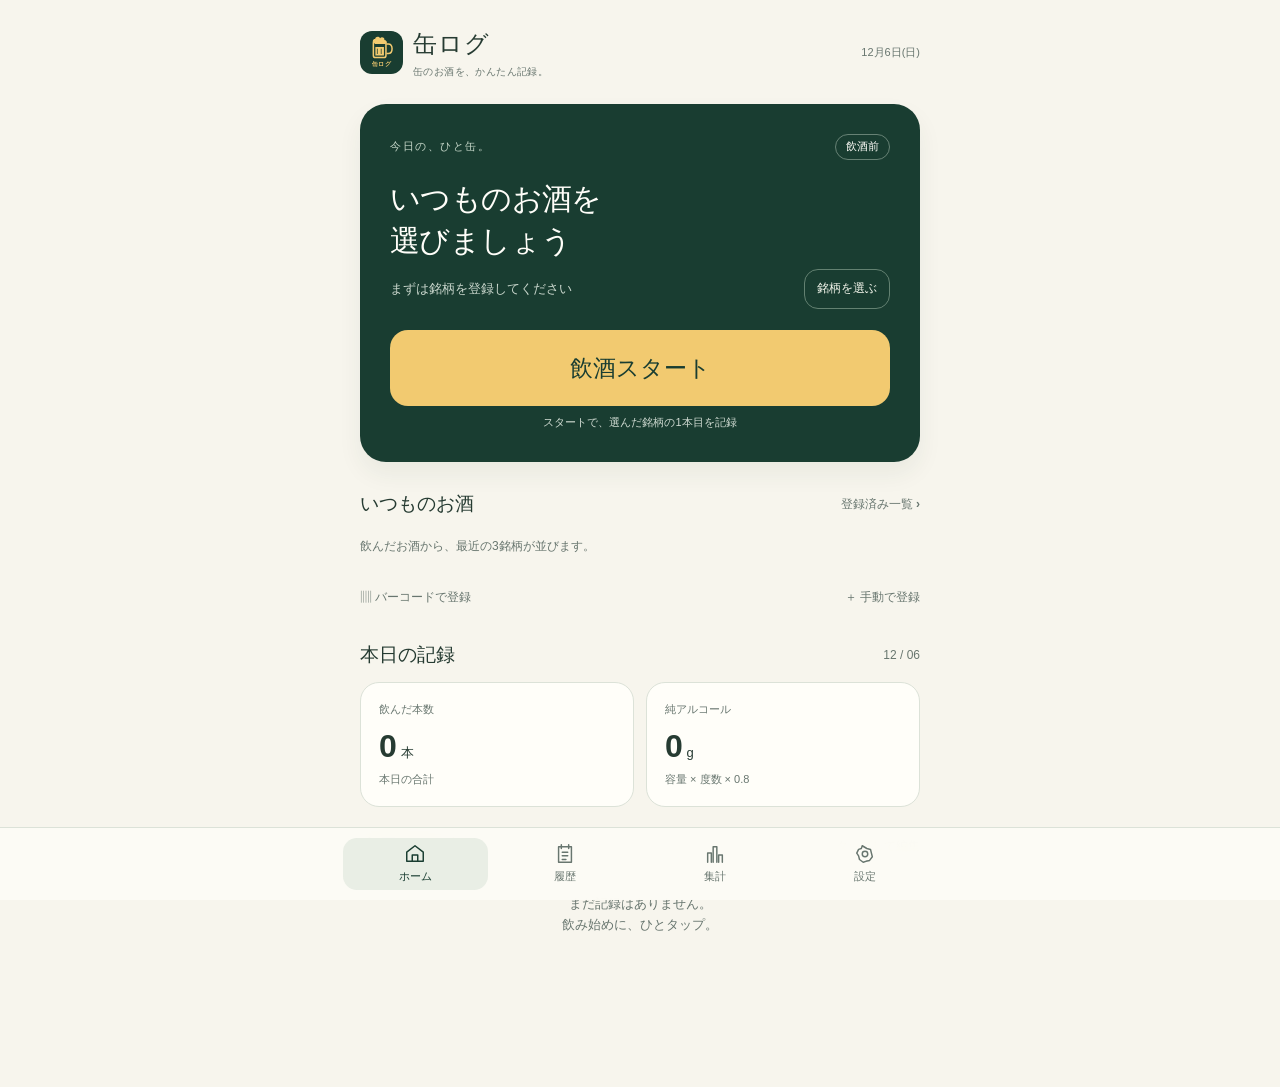
==== beer-save/index.html @ de24d7aa "Keep saving when storage runs low Records were stored as indented JSON and every save also wrote an " ====
<!doctype html>
<html lang="ja">
<head>
<meta charset="utf-8"><meta name="viewport" content="width=device-width,initial-scale=1,viewport-fit=cover">
<meta name="theme-color" content="#193D31"><meta name="apple-mobile-web-app-capable" content="yes"><meta name="apple-mobile-web-app-title" content="缶ログ">
<meta name="description" content="缶のお酒を、かんたん記録。いつもの銘柄を選んで、飲み始めにワンタップ。">
<title>缶ログ｜缶のお酒を、かんたん記録。</title>
<link rel="apple-touch-icon" href="./icon-192.png">
<link rel="manifest" href="./manifest.webmanifest"><link rel="icon" href="./icon.svg" type="image/svg+xml">
<link rel="stylesheet" href="./kanlog.css?v=kanlog-20261024-storage">
<script defer src="./beer-catalog.js?v=kanlog-20261024-storage"></script>
<script defer src="./beer-core.js?v=kanlog-20261024-storage"></script>
<script defer src="./beer-store.js?v=kanlog-20261024-storage"></script>
<script defer src="./beer-recognition.js?v=kanlog-20261024-storage"></script>
<script defer src="./beer-live-barcode.js?v=kanlog-20261024-storage"></script>
<script defer src="./beer-camera-ui.js?v=kanlog-20261024-storage"></script>
<script defer src="./kanlog-maintenance.js?v=kanlog-20261024-storage"></script>
<script defer src="./kanlog-app.js?v=kanlog-20261024-storage"></script>
</head>
<body>
<main class="app">
<header class="brand"><div class="brandMain"><img src="./icon.svg" alt="" width="43" height="43"><div><h1>缶ログ</h1><p class="hint">缶のお酒を、かんたん記録。</p></div></div><div class="dateMark" id="todayDate"></div></header>
<div id="globalFeedbackSlot"></div>
<noscript><p class="notice">記録するにはJavaScriptを有効にしてください。</p></noscript>

<section id="homeView" aria-label="ホーム">
<div id="sessionReminder" class="notice" hidden>前回の飲酒が終了未記録です。<br><button id="reviewActive" class="textButton">終了時刻を確認・修正する</button></div>
<div class="controlCard">
<div class="controlTop"><p class="eyebrow">今日の、ひと缶。</p><span id="sessionBadge" class="sessionBadge">飲酒前</span></div>
<div class="selection"><p id="selectedName" class="productName">いつものお酒を<br>選びましょう</p><div class="selectionMeta"><p id="selectedFacts" class="productFacts">まずは銘柄を登録してください</p><button id="chooseProduct" class="change">銘柄変更</button></div></div>
<p id="sessionCount" class="sessionCount" hidden>今回 <strong id="sessionCountNumber">0</strong>本</p>
<button id="startBtn" class="mainAction write">飲酒スタート</button>
<button id="addBtn" class="mainAction write" hidden>＋1本</button>
<p class="actionHint" id="actionHint">スタートで、選んだ銘柄の1本目を記録</p>
<button id="finishBtn" class="finishAction write" hidden>飲酒終わり</button>
<div id="homeFeedbackSlot" class="homeFeedbackSlot" aria-label="記録の保存結果"></div>
</div>

<div class="usual"><div class="sectionHeading"><h2>いつものお酒</h2><button id="allProducts" class="textButton">登録済み一覧 ›</button></div><div id="recentProducts" class="recentGrid"></div><div class="row" style="margin-top:12px"><button id="beerLiveButton" class="textButton">▥ バーコードで登録</button><button id="manualProduct" class="textButton">＋ 手動で登録</button></div></div>
<div class="sectionHeading"><h2>本日の記録</h2><small id="dayBoundaryHint"></small></div>
<div class="metricGrid" id="todayMetrics"></div>
<div id="sessionSummary" class="card estimateCard"></div>
<div class="sectionHeading"><h2>今日のログ</h2><small>タップして編集</small></div><div class="timeline" id="todayTimeline"></div><div id="backupHomeReminder" class="notice" hidden><b>記録のバックアップはいかがですか</b><p class="hint">前回の書き出し、または最初の記録から30日以上経ちました。</p><button id="homeReminderExport">JSONを保存</button><button id="homeSnoozeBackup" class="textButton">7日後に案内</button></div><p id="backupHomeResult" class="status backupResult" role="status" hidden></p>
</section>
<section id="historyView" aria-label="履歴" hidden>
<h2 class="pageTitle">履歴</h2><p class="hint">記録の修正も、価格の入力も、あとから。</p>
<button id="pastDrink" class="wide write">＋ 過去の1本を追加</button>
<div class="card priceEntry"><h2>購入価格</h2><p id="missingPriceCount" class="hint"></p><button id="bulkPrices" class="wide write">価格をまとめて入力</button></div>
<div class="card"><h2>飲酒セッション</h2><div id="sessionHistory"></div></div>
<div id="history"></div>
<details id="countCard" class="card"><summary>本数だけの記録・本数の修正</summary><p class="hint">商品の分からない日は本数だけ保存できます。詳細記録より少ない本数にはできません。詳細は各ログから編集・削除してください。</p><form id="countForm"><label for="countDay">集計日（日本時間）</label><input id="countDay" type="date" required><label for="dayCount">その日の合計本数</label><input id="dayCount" type="number" min="0" max="10000" step="1" required><button class="primary write" type="submit">合計本数を保存</button></form></details>
</section>
<section id="analysisView" aria-label="集計" hidden>
<h2 class="pageTitle">集計</h2><p class="hint">飲んだお酒を、少し振り返る。</p>
<label for="period">表示期間</label><select id="period"><option value="day">今日</option><option value="week">今週（月曜から）</option><option value="month" selected>今月</option><option value="year">今年</option><option value="all">全期間</option></select>
<p id="periodLabel" class="hint" style="margin-top:10px"></p><div id="analysisMetrics" class="metricGrid"></div>
<div class="card"><h2>よく飲んだ銘柄</h2><div id="rankings"></div></div>
<details class="card"><summary>日別の記録・カレンダー</summary><div class="row"><button id="prevMonth" aria-label="前の月">‹</button><b id="monthLabel"></b><button id="nextMonth" aria-label="次の月">›</button></div><div class="calendar" id="calendar"></div><div id="calendarDetail"></div></details>
<details id="savingsCard" class="card"><summary>以前の節約管理</summary><p class="hint">以前の設定と本数から計算する参考値です。実際に消費したお酒の金額とは異なります。</p><div id="savings"></div></details>
</section>
<section id="settingsView" aria-label="設定" hidden>
<h2 class="pageTitle">設定</h2><p class="hint">銘柄とデータを、自分のペースで。</p>
<div class="card"><div class="row"><h2>登録済みのお酒</h2><button id="newProduct" class="textButton write">＋ 登録</button></div><div id="duplicateNotice" class="notice" hidden><b id="duplicateCount"></b><p class="hint">自動ではまとめません。残す銘柄を確認して、1組ずつ整理できます。</p><button id="reviewDuplicates" type="button">候補を確認</button><div id="duplicatePairs" class="pickerList" hidden></div></div><div id="productList"></div><p class="hint">一覧から削除しても、過去の飲酒記録・金額は残ります。</p><details id="archivedProducts" hidden><summary id="archivedProductsTitle">削除した銘柄</summary><p class="hint">「元に戻す」で再び選べるようになります。</p><div id="archivedProductList"></div></details><p class="hint">参考単価を変更しても、過去の記録の実際の価格は変わりません。</p><details><summary>商品辞書について</summary><p id="beerCatalogInfo" class="hint"></p></details></div>
<div class="card"><h2>分解時間の計算条件</h2><p class="hint">既定値は純アルコール10gにつき約2.5時間（4g/時）。個人の分解能力を測定した値ではありません。</p><form id="estimateForm"><label for="metabolismRate">1時間あたりの推定分解量（g）</label><input id="metabolismRate" type="number" min="1" max="20" step="0.1" required><button class="primary write" type="submit">計算条件を保存</button></form><details><summary>推定方法と限界</summary><p class="hint">各缶の飲み始めに純アルコール量を加え、次の缶までの時間で設定量を差し引きます。飲んでいない時間の分解能力を繰り越しません。終了日時がある場合、推定終了はその時刻より前にはしません。吸収速度・食事・体格等はモデル化していません。同じセッションの詳細記録のみが対象で、本数だけの記録は量を推測しません。</p><p class="hint">個人差が大きく、運転できる時刻やアルコールの消失を保証しません。<a href="https://izonsho.mhlw.go.jp/alcoholwacth/" target="_blank" rel="noopener noreferrer">参考：厚生労働省 アルコールウォッチ</a></p></details></div>
<details class="card"><summary id="daySettingsTitle">1日の区切り・以前の節約設定</summary><form id="dayBoundaryForm"><label for="dayStartHour">集計日の開始時刻（日本時間）</label><select id="dayStartHour"></select><p class="hint">変更は新しい記録に適用し、過去の集計日は保持します。</p><button type="submit" class="primary write">区切り時刻を保存</button></form><form id="settingsForm"><div class="grid"><div><label for="baseline">基準本数 / 日</label><input id="baseline" type="number" min="1" max="12" required></div><div><label for="target">目標本数 / 日</label><input id="target" type="number" min="0" max="12" required></div></div><label for="price">基準価格 / 本（円）</label><input id="price" type="number" min="0" step="any" required><button type="submit" class="primary write">節約設定を保存</button></form></details>
<div class="card backupCard"><div class="row"><h2>バックアップと復元</h2><span id="backupBadge" class="backupBadge">書き出し未記録</span></div><p id="backupLast" class="hint"></p><p id="backupSummary" class="hint"></p><p id="backupSchedule" class="hint"></p><button id="resumeBackup" class="textButton" hidden>案内を再開する</button><div id="backupReminder" class="notice" hidden><p>前回のJSON書き出し、または最初の記録から30日以上経ちました。</p><button id="reminderExport">JSONを保存</button><button id="snoozeBackup" class="textButton">7日後に案内</button></div><p class="hint">記録はこの端末・ブラウザ内に保存します。JSONは復元用、CSVは表計算用です。端末の外にも保管してください。</p><div class="grid"><button id="exportJson">JSONを保存</button><button id="exportCsv">CSVを保存</button></div><p id="backupExportResult" class="status backupResult" role="status" hidden></p><details><summary>iPhoneでの保存先を確認する</summary><p class="hint">ダウンロードや共有の画面で「ファイルに保存」を選び、「ファイル」アプリの保存先にJSONがあるか確認してください。別の端末へ移すときは、このJSONを新しい端末で読み込みます。CSVは復元には使えません。</p></details><label for="importFile">バックアップから読み込む</label><input id="importFile" type="file" accept=".json,application/json"><details><summary>JSONを貼り付けて読み込む</summary><label for="importText">バックアップJSON</label><textarea id="importText"></textarea><button id="checkImport" class="wide">内容を確認</button></details><div id="importSummary"></div><div id="importActions" class="grid" hidden><button id="mergeImport" class="write">重複IDを除いて統合</button><button id="replaceImport" class="write">この内容に復元</button></div><details><summary>困ったときの復旧用</summary><p class="hint">通常は使いません。記録がおかしくなったときに、直前の状態や保存中の原文を書き出せます。</p><button id="exportRecovery" class="wide subtle">直前の回復用JSON</button><button id="exportRaw" class="wide subtle" style="margin-top:8px">現在の保存原文を退避</button><div id="legacyTools" hidden><p class="hint">旧名称の記録・旧保存キーは削除しません。</p><button id="readLegacy">旧記録を確認</button><button id="exportLegacy">旧JSONを保存</button></div></details></div>
<div class="card updateCard"><div class="row"><h2>アプリの更新</h2><span id="updateBadge" class="updateBadge" data-state="checking">確認中</span></div><p id="appVersion" class="hint"></p><p id="latestVersion" class="hint" hidden></p><p id="updateCheckedAt" class="hint">まだ更新を確認していません。</p><p id="updateResult" class="status" role="status" hidden></p><p id="updateState" class="hint" role="status" aria-live="polite"></p><button id="checkUpdates" class="wide">更新を確認する</button><button id="applyUpdate" class="primary" hidden>新しい版に更新する</button><p class="hint">保存済みの記録はそのまま残ります。入力中の内容は保存してから更新してください。</p></div><p class="footerNote">缶ログ · 記録は端末の中に。</p>
</section>
</main>
<div id="feedback" class="feedback" hidden><div id="status" class="status" role="status" aria-live="polite" hidden></div><div id="undoBar" class="undo" hidden><span id="undoText"></span><button id="undoBtn" class="write">取り消す</button></div><button id="dismissFeedback" class="textButton" aria-label="通知を閉じる">閉じる</button></div>
<nav class="tabs" aria-label="メインナビゲーション">
<button data-view="home" aria-selected="true" aria-controls="homeView"><svg aria-hidden="true" viewBox="0 0 24 24"><path d="m3 10 9-7 9 7v10H3Z"/><path d="M9 20v-7h6v7"/></svg>ホーム</button>
<button data-view="history" aria-selected="false" aria-controls="historyView"><svg aria-hidden="true" viewBox="0 0 24 24"><path d="M5 4h14v17H5Z M8 2v4 M16 2v4 M9 10h6 M9 14h6 M9 18h4"/></svg>履歴</button>
<button data-view="analysis" aria-selected="false" aria-controls="analysisView"><svg aria-hidden="true" viewBox="0 0 24 24"><path d="M4 21V11h4v10 M10 21V4h4v17 M16 21v-8h4v8"/></svg>集計</button>
<button data-view="settings" aria-selected="false" aria-controls="settingsView"><svg aria-hidden="true" viewBox="0 0 24 24"><path d="m9 3-1 3-3 1-2 4 2 3 1 4 4 3 3-1 4-1 3-4-1-4-1-4-4-1Z"/><circle cx="12" cy="12" r="3"/></svg>設定<span id="updateDot" class="updateDot" hidden aria-hidden="true"></span></button>
</nav>
<dialog id="productPicker" aria-labelledby="pickerTitle"><div class="row dialogHeader"><h2 id="pickerTitle">お酒を選ぶ</h2><button class="close" data-close="productPicker" aria-label="閉じる">×</button></div><p class="hint">選ぶだけでは本数は増えません。</p><div id="pickerProducts" class="pickerList"></div><div class="grid"><button id="pickerBarcode">バーコードで登録</button><button id="pickerManual">手動で登録</button></div></dialog>
<dialog id="productDialog" aria-labelledby="productTitle"><div class="row dialogHeader"><h2 id="productTitle">お酒を登録</h2><button class="close" data-close="productDialog" aria-label="閉じる">×</button></div><p class="hint">登録したあと、ホームから飲酒を始められます。</p><form id="productForm"><div id="productError" class="dialogError" role="alert" hidden></div><label for="janCode">JAN / EANコード（任意）</label><div class="row"><input id="janCode" inputmode="numeric" maxlength="20" autocomplete="off"><button id="lookupJan" type="button" style="flex-shrink:0">照合</button></div><div id="barcodeChoices" class="pickerList"></div><p id="barcodeNote" class="hint"></p><label for="productName">商品名 <small>必須</small></label><input id="productName" required maxlength="200"><div class="grid"><div><label for="volumeMl">容量（mL） <small>必須</small></label><input id="volumeMl" type="number" min="1" max="10000" step="any" required inputmode="decimal"></div><div><label for="alcoholPercent">度数（%） <small>必須</small></label><input id="alcoholPercent" type="number" min="0.01" max="100" step="any" required inputmode="decimal"></div></div><label for="manufacturer">メーカー（任意）</label><input id="manufacturer" maxlength="200"><label for="referencePriceYen">参考単価（円・あとから入力できます）</label><input id="referencePriceYen" type="number" min="0" max="1000000000" step="any" inputmode="decimal" placeholder="不明なら空欄"><p class="hint">参考単価は実際の購入価格と別に保持します。過去の飲酒記録は変更しません。</p><details><summary>その他の商品情報</summary><label for="category">種類</label><select id="category"><option value="beer">ビール</option><option value="happoshu">発泡酒・新ジャンル</option><option value="chuhai">チューハイ・サワー</option><option value="highball">ハイボール</option><option value="wine">缶ワイン</option><option value="sake">缶日本酒</option><option value="shochu">缶焼酎</option><option value="cocktail">缶カクテル</option><option value="seltzer">ハードセルツァー</option><option value="other" selected>その他の缶入り酒類</option></select><label for="caloriesKcal">1缶のカロリー（kcal）</label><input id="caloriesKcal" type="number" min="0" max="1000000" step="any" inputmode="decimal"><label for="revision">商品版・変更メモ</label><input id="revision" maxlength="200"></details><button type="submit" class="primary write">商品を保存して選ぶ</button></form></dialog>
<dialog id="beerLiveDialog" aria-labelledby="beerLiveTitle"><div class="row dialogHeader"><h2 id="beerLiveTitle">バーコードで登録</h2><button id="beerLiveClose" class="close" aria-label="閉じる">×</button></div><div class="liveViewport" id="beerLiveViewport"><video id="beerLiveVideo" autoplay muted playsinline></video><canvas id="beerLivePreview" hidden></canvas><div class="liveGuide" aria-hidden="true"><span></span></div></div><p id="beerLiveStatus" class="status" role="status" aria-live="polite">カメラを準備しています</p><div id="beerLiveResult" hidden><strong id="beerLiveProduct" class="liveProduct"></strong><p id="beerLiveFacts" class="liveFacts"></p><p id="beerLiveCode" class="hint"></p><div id="beerLiveChoices" class="pickerList"></div><button id="beerLiveConfirm" class="primary">商品情報を確認する</button></div><button id="beerLiveRetry" class="wide" style="margin-top:12px">もう一度読み取る</button><label class="livePhotoLabel" for="barcodeFile">バーコードの画像から読み取る<input id="barcodeFile" type="file" accept="image/*"></label><button id="barcodeManual" class="textButton wide">JANコードを手入力する</button><p class="hint">読み取るだけでは飲酒記録は追加しません。</p></dialog>
<dialog id="editDialog" aria-labelledby="editTitle"><div class="row dialogHeader"><h2 id="editTitle">1本の記録を編集</h2><button class="close" data-close="editDialog" aria-label="閉じる">×</button></div><form id="editForm"><div id="editError" class="dialogError" role="alert" hidden></div><label for="editSavedProduct">銘柄を変更する</label><select id="editSavedProduct"></select><label for="editName">商品名</label><input id="editName" required maxlength="200"><div class="grid"><div><label for="editVolume">容量（mL）</label><input id="editVolume" type="number" min="1" max="10000" step="any" required></div><div><label for="editAlcohol">度数（%）</label><input id="editAlcohol" type="number" min="0.01" max="100" step="any" required></div></div><label for="editStartedAt">飲み始め（日本時間）</label><input id="editStartedAt" type="datetime-local" required><label for="editPrice">この1本の実際の購入価格（円）</label><input id="editPrice" type="number" min="0" max="1000000000" step="any" inputmode="decimal" placeholder="不明なら空欄"><p class="hint">この記録だけに反映します。0円と未入力は区別します。</p><label id="detachLabel" class="check" hidden><input id="detachIncluded" type="checkbox"><span>集計日を移す場合、元の日の旧本数を残して別日の1本として追加する</span></label><button type="submit" class="primary write">変更を保存</button><button id="deleteDrink" type="button" class="textButton danger wide write" style="margin-top:14px">この詳細記録を削除</button></form></dialog>
<dialog id="sessionDialog" aria-labelledby="sessionEditTitle"><div class="row dialogHeader"><h2 id="sessionEditTitle">飲酒日時を修正</h2><button class="close" data-close="sessionDialog" aria-label="閉じる">×</button></div><form id="sessionEditForm"><div id="sessionError" class="dialogError" role="alert" hidden></div><label for="sessionStartedAt">開始日時（日本時間）</label><input id="sessionStartedAt" type="datetime-local" required><label for="sessionFinishedAt">終了日時（日本時間）</label><input id="sessionFinishedAt" type="datetime-local"><p class="hint">終了を空欄にすると未終了に戻せます。別の未終了セッションがある場合は戻せません。開始と終了は各缶の飲み始めを含む必要があります。</p><button class="primary write" type="submit">日時を保存</button></form></dialog>
<dialog id="pastDialog" aria-labelledby="pastTitle"><div class="row dialogHeader"><h2 id="pastTitle">過去の1本を追加</h2><button class="close" data-close="pastDialog" aria-label="閉じる">×</button></div><form id="pastForm"><div id="pastError" class="dialogError" role="alert" hidden></div><label for="pastProduct">登録済みのお酒</label><select id="pastProduct" required></select><label for="pastStartedAt">飲み始め（日本時間）</label><input id="pastStartedAt" type="datetime-local" required><label for="pastSession">飲酒セッション</label><select id="pastSession"></select><p class="hint">セッションを選ぶ場合は、その開始〜終了の間の時刻を指定してください。</p><label for="pastPrice">実際の購入価格（円・任意）</label><input id="pastPrice" type="number" min="0" max="1000000000" step="any"><label class="check"><input id="pastIncluded" type="checkbox"><span>すでに本数だけ入力した記録の内訳として追加する</span></label><button class="primary write" type="submit">この1本を追加</button></form></dialog>
<dialog id="duplicateDialog" aria-labelledby="duplicateTitle"><div class="row dialogHeader"><h2 id="duplicateTitle">残す銘柄を選ぶ</h2><button class="close" data-close="duplicateDialog" aria-label="閉じる">×</button></div><p class="hint">もう一方は選択一覧から外します。過去の飲酒記録・価格・商品情報は変えません。「削除した銘柄」から元に戻せます。参考単価やカロリーが違う場合も、選んだ側の情報を残します。</p><form id="duplicateForm"><div id="duplicateError" class="dialogError" role="alert" hidden></div><div id="duplicateChoices"></div><button class="primary write" type="submit">選んだ銘柄を残して整理する</button></form></dialog>
<dialog id="bulkPriceDialog" aria-labelledby="bulkPriceTitle"><div class="row dialogHeader"><h2 id="bulkPriceTitle">購入価格をまとめて入力</h2><button class="close" data-close="bulkPriceDialog" aria-label="閉じる">×</button></div><p class="hint">① 同じ価格で買った記録を選び、② 1本あたりの金額を入力します。入力済みの価格は上書きしません。</p><form id="bulkPriceForm"><div id="bulkPriceError" class="dialogError" role="alert" hidden></div><label for="bulkPriceProduct">銘柄で絞り込み</label><select id="bulkPriceProduct"></select><div class="grid"><div><label for="bulkPriceFrom">集計日の開始</label><input id="bulkPriceFrom" type="date"></div><div><label for="bulkPriceTo">集計日の終了</label><input id="bulkPriceTo" type="date"></div></div><p id="bulkPriceFilterError" class="dialogError" role="alert" hidden></p><p id="bulkPriceCount" class="hint" aria-live="polite"></p><div class="row"><button id="bulkSelectVisible" type="button" class="textButton">表示中をすべて選択</button><button id="bulkClearSelection" type="button" class="textButton" disabled>選択を解除</button></div><div id="bulkPriceRecords" class="bulkPriceRecords"></div><label for="bulkPriceValue">1本あたりの実際の購入価格（円）</label><input id="bulkPriceValue" type="number" min="0" max="1000000000" step="any" required inputmode="decimal" placeholder="例：198。0円も入力できます"><p id="bulkPriceSummary" class="priceSummary" role="status" aria-live="polite"></p><button id="bulkPriceApply" type="submit" class="primary write" disabled>選んだ記録に価格を入力</button></form></dialog>
</body></html>
---- beer-save/kanlog.css ----
/* 缶ログ: mobile first, local system fonts, no external assets. */
:root{color-scheme:light;--green:#193d31;--gold:#f2ca70;--cream:#f7f5ed;--ink:#263b32;--muted:#68766f;--line:#dce2d8;--white:#fffef9;--soft:#e9eee5;--danger:#8d352c;font-family:-apple-system,BlinkMacSystemFont,"Hiragino Sans","Yu Gothic",sans-serif;font-synthesis:none}
*{box-sizing:border-box}body{margin:0;background:var(--cream);color:var(--ink);line-height:1.6}button,input,select,textarea{font:inherit}button,a,input,select,summary{-webkit-tap-highlight-color:transparent}button{cursor:pointer;touch-action:manipulation;color:inherit;background:var(--white);border:1px solid var(--line);border-radius:14px;min-height:48px;padding:10px 16px;font-weight:650}button:disabled{opacity:.5;cursor:default}button:focus-visible,a:focus-visible,input:focus-visible,select:focus-visible,summary:focus-visible{outline:3px solid #ba8a24;outline-offset:3px}input,select,textarea{width:100%;min-height:48px;background:white;border:1px solid #bfcbbf;border-radius:12px;padding:11px 12px;color:var(--ink);font-size:16px}textarea{min-height:120px}label{display:block;font-size:13px;font-weight:650;margin:14px 0 5px}h1,h2,h3,p{margin-top:0}h1{font-size:24px;letter-spacing:.05em;margin-bottom:0}h2{font-size:19px;line-height:1.5;margin-bottom:16px}h3{font-size:15px;margin-bottom:6px}p{margin-bottom:12px}small,.hint{font-size:12px;color:var(--muted)}small{font-weight:450}.hint{line-height:1.7}.muted{color:var(--muted)}a{color:var(--green)}[hidden]{display:none!important}
.app{max-width:620px;margin:auto;padding:0 20px 120px}.brand{display:flex;align-items:center;justify-content:space-between;padding:25px 0 24px}.brandMain{display:flex;gap:10px;align-items:center}.brand img{width:43px;height:43px;border-radius:12px}.brand .hint{font-size:10px;margin:0;letter-spacing:.04em}.dateMark{font-size:11px;color:var(--muted);text-align:right;font-variant-numeric:tabular-nums}.eyebrow{font-size:11px;letter-spacing:.14em;font-weight:650;margin:0 0 8px}.controlCard{background:var(--green);color:var(--white);border-radius:26px;padding:25px 22px;box-shadow:0 12px 25px #193d3110}.controlTop{display:flex;justify-content:space-between;align-items:center;gap:14px;margin-bottom:18px}.controlTop .eyebrow{color:#c5d6c8;margin-bottom:0}.sessionBadge{border:1px solid #678275;border-radius:20px;padding:3px 10px;font-size:11px}.productName{font-size:27px;line-height:1.4;font-weight:700;letter-spacing:-.02em;overflow-wrap:anywhere;margin:0 0 7px}.productFacts{font-size:13px;color:#cad7cd;margin:0}.selection{display:block}.selectionMeta{display:flex;align-items:center;gap:12px;justify-content:space-between}.nameText{word-break:keep-all;overflow-wrap:anywhere;line-break:strict}.change{background:transparent;border-color:#638171;color:#f3f5eb;font-size:12px;white-space:nowrap;min-height:40px;padding:7px 12px}.sessionCount{font-size:13px;color:#cfdbd2;margin:14px 0 0}.sessionCount strong{font-size:24px;color:var(--gold);margin-right:4px}.primary{background:var(--green);border-color:var(--green);color:white;width:100%;min-height:54px}.mainAction{width:100%;background:var(--gold);color:var(--green);border:0;min-height:72px;margin-top:21px;font-size:23px;font-weight:750;border-radius:18px}.mainAction.confirming{background:#fffdf5;box-shadow:inset 0 0 0 3px var(--gold);font-size:21px}.actionHint{font-size:11px;text-align:center;margin:8px 0 0;color:#d0dbd2}.finishAction{width:100%;background:transparent;color:#fffdf5;border-color:#668171;min-height:56px;margin-top:14px;font-size:16px}.usual{margin:24px 0}.sectionHeading{display:flex;justify-content:space-between;align-items:center;gap:12px;margin:25px 0 13px}.sectionHeading h2{margin:0}.textButton{min-height:36px;border:0;background:transparent;padding:4px 0;font-size:12px;color:var(--muted)}.recentGrid{display:grid;grid-template-columns:minmax(0,1fr);gap:8px}.recentProduct{text-align:left;font-weight:500;min-height:54px;padding:10px 14px;border-radius:16px;font-size:14px;line-height:1.45;display:flex;align-items:center;justify-content:space-between;gap:12px}.recentProduct.selected{border:1.5px solid var(--green);background:var(--soft)}.recentProduct .nameText{min-width:0}.recentProduct>span:not(.nameText){flex-shrink:0;font-size:12px;font-weight:450;color:var(--muted);white-space:nowrap}.metricGrid{display:grid;grid-template-columns:1fr 1fr;gap:12px}.metric{padding:18px;background:var(--white);border:1px solid var(--line);border-radius:19px;min-width:0}.metric small{display:block;font-size:11px}.metric strong{display:block;font-size:32px;letter-spacing:-.04em;line-height:1.3;margin:7px 0 3px;font-variant-numeric:tabular-nums}.metric strong span{font-size:13px;font-weight:500;letter-spacing:0;margin-left:5px}.card{background:var(--white);border:1px solid var(--line);border-radius:20px;padding:20px;margin:16px 0}.timing{display:grid;grid-template-columns:1fr 1fr;gap:12px;padding-bottom:14px;border-bottom:1px solid var(--line);margin-bottom:14px}.timing div:last-child{text-align:right}.timing strong{display:block;font-size:18px}.estimateTime{font-size:23px;font-weight:700;margin:4px 0 8px;letter-spacing:-.02em}.estimateCard .eyebrow{color:var(--muted)}.estimateCard .hint:last-child{margin-bottom:0}.timeline{display:grid;gap:8px}.logEntry{display:flex;align-items:center;gap:13px;width:100%;text-align:left;border-radius:16px;padding:14px;background:var(--white);min-height:80px}.logTime{font-size:12px;font-weight:500;color:var(--muted);flex-shrink:0;font-variant-numeric:tabular-nums}.logInfo{min-width:0;flex:1}.logInfo strong{display:block;font-size:14px;overflow-wrap:anywhere}.logInfo small{display:block;font-size:11px}.chevron{font-size:20px;color:#8c9c91}.empty{padding:20px 0;text-align:center;font-size:13px;color:var(--muted)}.notice{background:#f8edce;border:1px solid #ead9a5;color:#614d1c;border-radius:14px;padding:13px 15px;font-size:13px;margin:12px 0}.status{border-radius:14px;background:var(--soft);padding:13px 15px;font-size:13px;overflow-wrap:anywhere;margin:0 0 16px}.status.error{background:#f9e5df;color:var(--danger)}.undo{display:flex;align-items:center;justify-content:space-between;gap:12px;padding:12px 0;font-size:12px}.undo button{min-height:38px;padding:5px 12px;background:transparent;border-color:#b4c1b1;color:var(--green)}
.tabs{position:fixed;bottom:0;left:0;right:0;border-top:1px solid var(--line);background:#fcfbf5f7;backdrop-filter:blur(16px);z-index:20;padding:10px 12px max(10px,env(safe-area-inset-bottom));display:flex;justify-content:center;gap:5px}.tabs button{border:0;background:transparent;color:var(--muted);border-radius:14px;min-height:52px;width:min(25%,145px);font-size:11px;line-height:1.4;padding:5px}.tabs button[aria-selected=true]{color:var(--green);background:var(--soft)}.tabs svg{display:block;width:22px;height:22px;margin:0 auto 4px;fill:none;stroke:currentColor;stroke-width:1.6;stroke-linecap:round;stroke-linejoin:round}.pageTitle{margin:2px 0 6px;font-size:28px;letter-spacing:-.03em}.row{display:flex;align-items:center;justify-content:space-between;gap:12px}.grid{display:grid;grid-template-columns:repeat(2,minmax(0,1fr));gap:12px}.grid>div{min-width:0}input[type=date],input[type=datetime-local]{min-width:0;max-width:100%}.grid label{margin-top:12px}.check{display:flex;align-items:flex-start;gap:10px;font-size:13px;font-weight:450}.check input{width:20px;height:20px;min-height:20px;margin-top:2px;flex-shrink:0}.subtle{background:transparent}.wide{width:100%}.danger{color:var(--danger)}details{margin-top:14px}summary{cursor:pointer;font-size:13px;font-weight:650;padding:6px 0}table{width:100%;border-collapse:collapse;font-size:12px}td,th{text-align:left;padding:10px 5px;border-bottom:1px solid var(--line)}.productRow{border-top:1px solid var(--line);padding:13px 0;display:flex;gap:12px;align-items:center;justify-content:space-between}.productRow strong{font-size:14px;display:block}.productRow button{font-size:12px;flex-shrink:0;min-height:38px;padding:6px 10px}.historyDay{margin:23px 0}.historyDay h3{font-size:14px}.sessionItem{border-bottom:1px solid var(--line);padding:12px 0}.sessionItem summary{font-size:13px}.calendar{display:grid;grid-template-columns:repeat(7,minmax(0,1fr));gap:4px;margin-top:14px}.calendar button{min-height:52px;padding:4px 0;font-size:10px;border-radius:10px}.calendar b{display:block;font-size:14px}.calendar .has{background:var(--soft);border-color:#b9cdbb}.dow{text-align:center;font-size:10px;color:var(--muted)}
dialog{width:min(94vw,520px);max-height:92dvh;overflow:auto;border:0;border-radius:24px;background:var(--cream);color:var(--ink);padding:24px;box-shadow:0 20px 90px #13271f44}dialog::backdrop{background:#142d246b;backdrop-filter:blur(3px)}dialog h2{margin:0;font-size:21px}dialog .dialogHeader{margin-bottom:16px;align-items:flex-start}dialog .close{border:1px solid var(--line);border-radius:50%;min-height:36px;width:36px;padding:4px;font-size:19px;flex-shrink:0}dialog .primary{margin-top:22px}dialog .status{margin:12px 0}.pickerList{display:grid;gap:9px;margin:15px 0;max-height:40vh;overflow:auto}.pickerList button{text-align:left;width:100%;font-size:14px}.pickerList small{display:block}.dialogError{color:var(--danger);background:#f9e5df;border-radius:12px;padding:10px;font-size:13px;margin:12px 0}.liveViewport{background:#14231f;border-radius:16px;overflow:hidden;position:relative;min-height:190px}.liveViewport video,.liveViewport canvas{display:block;width:100%;max-height:42dvh;min-height:190px;object-fit:contain}.liveGuide{position:absolute;inset:28% 6%;border:2px solid var(--gold);border-radius:12px;box-shadow:0 0 0 100vmax #0003;pointer-events:none}.liveGuide span{position:absolute;top:50%;left:4%;right:4%;height:1px;background:var(--gold)}.liveProduct{display:block;font-size:23px;margin-top:14px;overflow-wrap:anywhere}.liveFacts{font-size:17px}.livePhotoLabel{border:1px solid var(--line);border-radius:12px;padding:12px;text-align:center;cursor:pointer;margin-top:12px}.livePhotoLabel input{margin-top:8px;font-size:12px}.footerNote{text-align:center;font-size:11px;color:var(--muted);margin:24px 0 0}body:has(dialog[open]){overflow:hidden}
.productActions{display:flex;flex-shrink:0;gap:6px}.productRow>div:first-child{min-width:0;overflow-wrap:anywhere}.productActions button{min-height:44px;padding:6px 10px}
@media(min-width:600px){.app{padding-left:30px;padding-right:30px}.controlCard{padding:30px}.mainAction{min-height:76px}.productName{font-size:30px}}
@media(max-width:360px){.app{padding-left:14px;padding-right:14px}.controlCard{padding:21px 18px}.brand .hint{font-size:9px}.productName{font-size:23px}dialog{padding:20px}.grid{gap:9px}}
@media(prefers-reduced-motion:no-preference){button{transition:background .15s,transform .1s}button:active{transform:translateY(1px)}}

.duplicateChoice{display:flex;gap:12px;border:1px solid var(--line);border-radius:16px;padding:16px;background:var(--white);cursor:pointer}.duplicateChoice input{width:22px;min-height:22px;flex-shrink:0;margin-top:3px}.duplicateChoice span{min-width:0;overflow-wrap:anywhere}.duplicateChoice small{display:block;margin-top:8px}

/* Reserve room below the drinking controls, so notices never move their targets. */
.homeFeedbackSlot{min-height:104px;margin-top:12px}.homeFeedbackSlot:has(>.feedback[hidden]){min-height:0;margin-top:0}
.feedback{display:grid;grid-template-columns:minmax(0,1fr) auto;gap:0 12px;background:var(--white);color:var(--ink);border:1px solid #c8d7c7;border-radius:14px;padding:8px 12px;margin-bottom:16px}
.feedback #status{grid-column:1/-1;margin:0;padding:6px 0;background:transparent;font-size:12px;line-height:1.5}
.feedback #status.error{background:#f9e5df;color:var(--danger);padding:8px;border-radius:8px}
.feedback .undo{padding:0;margin:0;gap:8px;min-width:0}
.feedback #undoText{font-size:11px}
.feedback #dismissFeedback{grid-column:2;align-self:end;min-height:44px;padding:4px;font-size:11px}
.feedback .undo button{min-height:44px;flex-shrink:0}
.homeFeedbackSlot .feedback{background:#244b3e;color:#fffdf5;border:0;margin:0}
.homeFeedbackSlot #status{color:#fffdf5}
.homeFeedbackSlot #undoText{display:none}
.homeFeedbackSlot .undo button{color:#fffdf5;border-color:#92aa9c}
.homeFeedbackSlot #dismissFeedback{color:#d0dbd2}


.bulkPriceRecords{max-height:30vh;overflow:auto;border-top:1px solid var(--line)}.bulkPriceRow{display:flex;gap:10px;align-items:flex-start;padding:12px 0;border-bottom:1px solid var(--line);margin:0;cursor:pointer}.bulkPriceRow input{width:22px;min-height:22px;flex-shrink:0;margin-top:3px}.bulkPriceRow span{min-width:0;overflow-wrap:anywhere}.bulkPriceRow small{display:block}


.tabs button{position:relative}.updateDot{position:absolute;top:5px;right:calc(50% - 22px);width:8px;height:8px;border-radius:50%;background:#ba8a24}.backupAction{margin-top:10px}

html{scroll-padding-top:12px;scroll-padding-bottom:100px}

.priceEntry h2{font-size:18px}.priceEntry .hint{margin:8px 0 14px}.priceSummary{padding:14px;border-radius:12px;background:var(--soft);color:var(--green);font-size:14px;overflow-wrap:anywhere;font-variant-numeric:tabular-nums}

.updateCard h2{font-size:18px}.updateBadge{flex-shrink:0;padding:4px 10px;border-radius:20px;font-size:11px;background:var(--soft);color:var(--green)}.updateBadge[data-state=available]{background:#f8edce;color:#614d1c}.updateBadge[data-state=error]{background:#f9e5df;color:var(--danger)}.updateCard .hint{overflow-wrap:anywhere}.updateCard #applyUpdate{margin-top:12px}

.updateBadge[data-state=offline]{background:#eeeadd;color:var(--muted)}

.backupCard h2{font-size:18px}.backupCard>.row{align-items:flex-start;flex-wrap:wrap}.backupBadge{font-size:11px;background:var(--soft);color:var(--green);padding:4px 10px;border-radius:20px}.backupBadge.due{background:#f8edce;color:#614d1c}.backupResult{margin-top:14px;font-size:12px;overflow-wrap:anywhere}
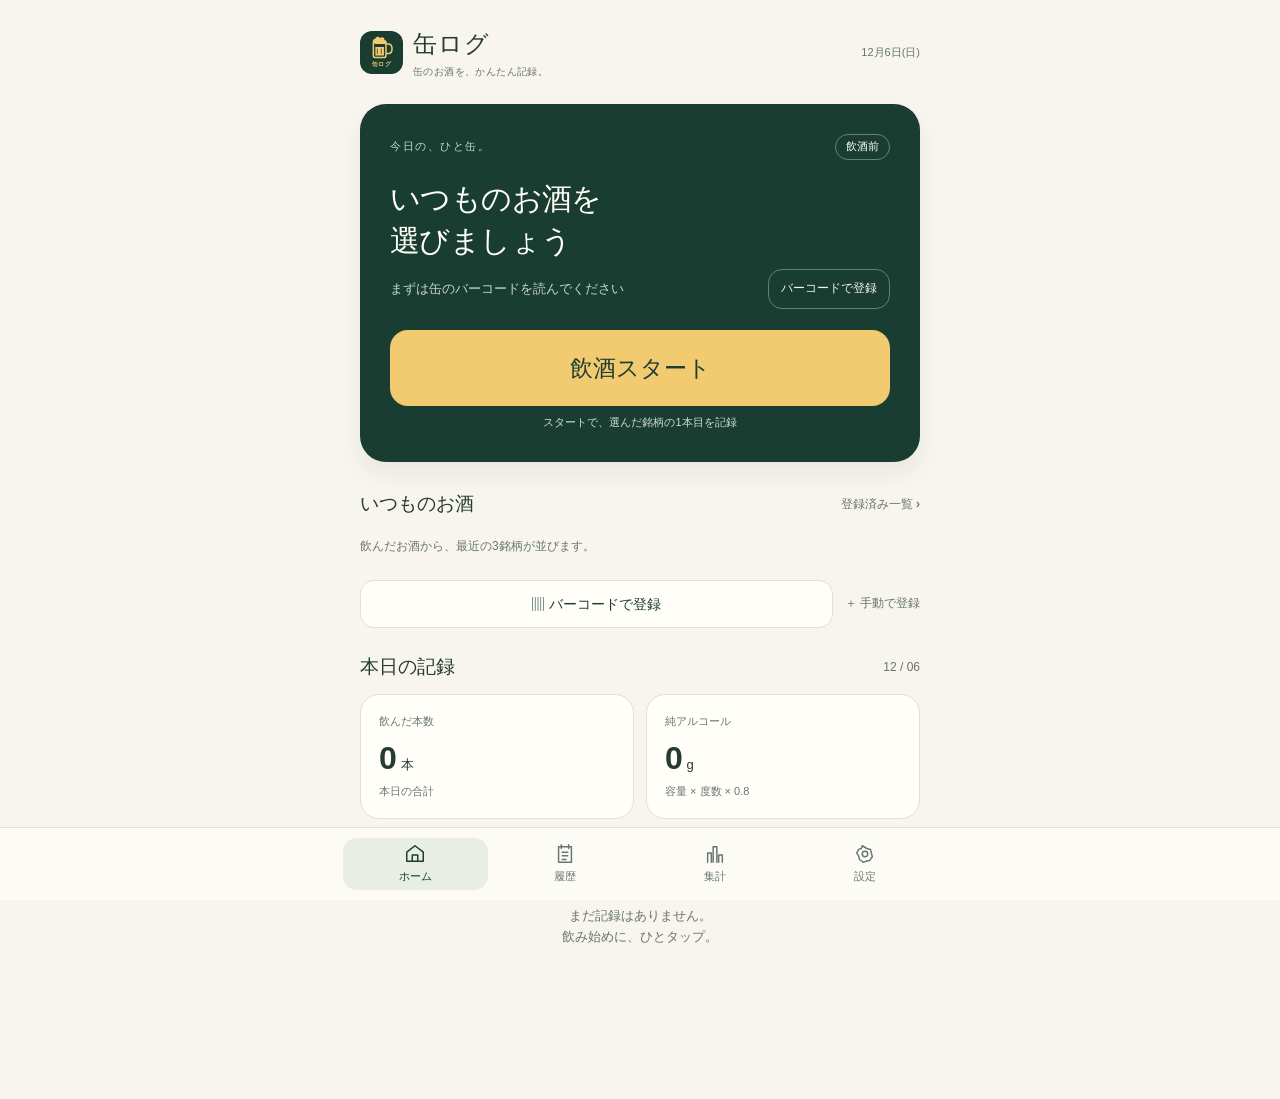
==== commit ebe4b94b: "Shorten first use and catch forgotten session ends on the home screen - Session reminder: besides a " ====
--- a/beer-save/index.html
+++ b/beer-save/index.html
@@ -7,15 +7,15 @@
 <title>缶ログ｜缶のお酒を、かんたん記録。</title>
 <link rel="apple-touch-icon" href="./icon-192.png">
 <link rel="manifest" href="./manifest.webmanifest"><link rel="icon" href="./icon.svg" type="image/svg+xml">
-<link rel="stylesheet" href="./kanlog.css?v=kanlog-20261024-storage">
-<script defer src="./beer-catalog.js?v=kanlog-20261024-storage"></script>
-<script defer src="./beer-core.js?v=kanlog-20261024-storage"></script>
-<script defer src="./beer-store.js?v=kanlog-20261024-storage"></script>
-<script defer src="./beer-recognition.js?v=kanlog-20261024-storage"></script>
-<script defer src="./beer-live-barcode.js?v=kanlog-20261024-storage"></script>
-<script defer src="./beer-camera-ui.js?v=kanlog-20261024-storage"></script>
-<script defer src="./kanlog-maintenance.js?v=kanlog-20261024-storage"></script>
-<script defer src="./kanlog-app.js?v=kanlog-20261024-storage"></script>
+<link rel="stylesheet" href="./kanlog.css?v=kanlog-20261103-ux">
+<script defer src="./beer-catalog.js?v=kanlog-20261103-ux"></script>
+<script defer src="./beer-core.js?v=kanlog-20261103-ux"></script>
+<script defer src="./beer-store.js?v=kanlog-20261103-ux"></script>
+<script defer src="./beer-recognition.js?v=kanlog-20261103-ux"></script>
+<script defer src="./beer-live-barcode.js?v=kanlog-20261103-ux"></script>
+<script defer src="./beer-camera-ui.js?v=kanlog-20261103-ux"></script>
+<script defer src="./kanlog-maintenance.js?v=kanlog-20261103-ux"></script>
+<script defer src="./kanlog-app.js?v=kanlog-20261103-ux"></script>
 </head>
 <body>
 <main class="app">
@@ -24,7 +24,8 @@
 <noscript><p class="notice">記録するにはJavaScriptを有効にしてください。</p></noscript>
 
 <section id="homeView" aria-label="ホーム">
-<div id="sessionReminder" class="notice" hidden>前回の飲酒が終了未記録です。<br><button id="reviewActive" class="textButton">終了時刻を確認・修正する</button></div>
+<div id="sessionReminder" class="notice" hidden><span id="sessionReminderText">前回の飲酒が終了未記録です。</span><br><button id="finishAtLast" class="write">最後の1本の時刻で終える</button> <button id="reviewActive" class="textButton">終了時刻を確認・修正する</button></div>
+<div id="updateHomeNotice" class="notice" role="status" hidden><b>新しい版があります</b><p id="updateHomeNotes" class="hint" hidden></p><button id="homeApplyUpdate">今すぐ更新</button> <button id="homeLaterUpdate" class="textButton">あとで</button></div>
 <div class="controlCard">
 <div class="controlTop"><p class="eyebrow">今日の、ひと缶。</p><span id="sessionBadge" class="sessionBadge">飲酒前</span></div>
 <div class="selection"><p id="selectedName" class="productName">いつものお酒を<br>選びましょう</p><div class="selectionMeta"><p id="selectedFacts" class="productFacts">まずは銘柄を登録してください</p><button id="chooseProduct" class="change">銘柄変更</button></div></div>
@@ -36,7 +37,7 @@
 <div id="homeFeedbackSlot" class="homeFeedbackSlot" aria-label="記録の保存結果"></div>
 </div>
 
-<div class="usual"><div class="sectionHeading"><h2>いつものお酒</h2><button id="allProducts" class="textButton">登録済み一覧 ›</button></div><div id="recentProducts" class="recentGrid"></div><div class="row" style="margin-top:12px"><button id="beerLiveButton" class="textButton">▥ バーコードで登録</button><button id="manualProduct" class="textButton">＋ 手動で登録</button></div></div>
+<div class="usual"><div class="sectionHeading"><h2>いつものお酒</h2><button id="allProducts" class="textButton">登録済み一覧 ›</button></div><div id="recentProducts" class="recentGrid"></div><div class="row" style="margin-top:12px"><button id="beerLiveButton" class="barcodeAction">▥ バーコードで登録</button><button id="manualProduct" class="textButton">＋ 手動で登録</button></div></div>
 <div class="sectionHeading"><h2>本日の記録</h2><small id="dayBoundaryHint"></small></div>
 <div class="metricGrid" id="todayMetrics"></div>
 <div id="sessionSummary" class="card estimateCard"></div>
@@ -74,8 +75,8 @@
 <button data-view="analysis" aria-selected="false" aria-controls="analysisView"><svg aria-hidden="true" viewBox="0 0 24 24"><path d="M4 21V11h4v10 M10 21V4h4v17 M16 21v-8h4v8"/></svg>集計</button>
 <button data-view="settings" aria-selected="false" aria-controls="settingsView"><svg aria-hidden="true" viewBox="0 0 24 24"><path d="m9 3-1 3-3 1-2 4 2 3 1 4 4 3 3-1 4-1 3-4-1-4-1-4-4-1Z"/><circle cx="12" cy="12" r="3"/></svg>設定<span id="updateDot" class="updateDot" hidden aria-hidden="true"></span></button>
 </nav>
-<dialog id="productPicker" aria-labelledby="pickerTitle"><div class="row dialogHeader"><h2 id="pickerTitle">お酒を選ぶ</h2><button class="close" data-close="productPicker" aria-label="閉じる">×</button></div><p class="hint">選ぶだけでは本数は増えません。</p><div id="pickerProducts" class="pickerList"></div><div class="grid"><button id="pickerBarcode">バーコードで登録</button><button id="pickerManual">手動で登録</button></div></dialog>
-<dialog id="productDialog" aria-labelledby="productTitle"><div class="row dialogHeader"><h2 id="productTitle">お酒を登録</h2><button class="close" data-close="productDialog" aria-label="閉じる">×</button></div><p class="hint">登録したあと、ホームから飲酒を始められます。</p><form id="productForm"><div id="productError" class="dialogError" role="alert" hidden></div><label for="janCode">JAN / EANコード（任意）</label><div class="row"><input id="janCode" inputmode="numeric" maxlength="20" autocomplete="off"><button id="lookupJan" type="button" style="flex-shrink:0">照合</button></div><div id="barcodeChoices" class="pickerList"></div><p id="barcodeNote" class="hint"></p><label for="productName">商品名 <small>必須</small></label><input id="productName" required maxlength="200"><div class="grid"><div><label for="volumeMl">容量（mL） <small>必須</small></label><input id="volumeMl" type="number" min="1" max="10000" step="any" required inputmode="decimal"></div><div><label for="alcoholPercent">度数（%） <small>必須</small></label><input id="alcoholPercent" type="number" min="0.01" max="100" step="any" required inputmode="decimal"></div></div><label for="manufacturer">メーカー（任意）</label><input id="manufacturer" maxlength="200"><label for="referencePriceYen">参考単価（円・あとから入力できます）</label><input id="referencePriceYen" type="number" min="0" max="1000000000" step="any" inputmode="decimal" placeholder="不明なら空欄"><p class="hint">参考単価は実際の購入価格と別に保持します。過去の飲酒記録は変更しません。</p><details><summary>その他の商品情報</summary><label for="category">種類</label><select id="category"><option value="beer">ビール</option><option value="happoshu">発泡酒・新ジャンル</option><option value="chuhai">チューハイ・サワー</option><option value="highball">ハイボール</option><option value="wine">缶ワイン</option><option value="sake">缶日本酒</option><option value="shochu">缶焼酎</option><option value="cocktail">缶カクテル</option><option value="seltzer">ハードセルツァー</option><option value="other" selected>その他の缶入り酒類</option></select><label for="caloriesKcal">1缶のカロリー（kcal）</label><input id="caloriesKcal" type="number" min="0" max="1000000" step="any" inputmode="decimal"><label for="revision">商品版・変更メモ</label><input id="revision" maxlength="200"></details><button type="submit" class="primary write">商品を保存して選ぶ</button></form></dialog>
+<dialog id="productPicker" aria-labelledby="pickerTitle"><div class="row dialogHeader"><h2 id="pickerTitle">お酒を選ぶ</h2><button class="close" data-close="productPicker" aria-label="閉じる">×</button></div><p class="hint">選ぶだけでは本数は増えません。</p><div id="pickerProducts" class="pickerList"></div><div class="grid pickerActions"><button id="pickerBarcode">バーコードで<wbr>登録</button><button id="pickerManual">手動で<wbr>登録</button></div></dialog>
+<dialog id="productDialog" aria-labelledby="productTitle"><div class="row dialogHeader"><h2 id="productTitle">お酒を登録</h2><button class="close" data-close="productDialog" aria-label="閉じる">×</button></div><p id="productLead" class="hint">保存して、そのまま1本目を記録できます。</p><form id="productForm"><div id="productError" class="dialogError" role="alert" hidden></div><label for="janCode">JAN / EANコード（任意）</label><div class="row"><input id="janCode" inputmode="numeric" maxlength="20" autocomplete="off"><button id="lookupJan" type="button" style="flex-shrink:0">照合</button></div><div id="barcodeChoices" class="pickerList"></div><p id="barcodeNote" class="hint"></p><label for="productName">商品名 <small>必須</small></label><input id="productName" required maxlength="200"><div class="grid"><div><label for="volumeMl">容量（mL） <small>必須</small></label><input id="volumeMl" type="number" min="1" max="10000" step="any" required inputmode="decimal"></div><div><label for="alcoholPercent">度数（%） <small>必須</small></label><input id="alcoholPercent" type="number" min="0.01" max="100" step="any" required inputmode="decimal"></div></div><label for="manufacturer">メーカー（任意）</label><input id="manufacturer" maxlength="200"><label for="referencePriceYen">参考単価（円・あとから入力できます）</label><input id="referencePriceYen" type="number" min="0" max="1000000000" step="any" inputmode="decimal" placeholder="不明なら空欄"><p class="hint">参考単価は実際の購入価格と別に保持します。過去の飲酒記録は変更しません。</p><details><summary>その他の商品情報</summary><label for="category">種類</label><select id="category"><option value="beer">ビール</option><option value="happoshu">発泡酒・新ジャンル</option><option value="chuhai">チューハイ・サワー</option><option value="highball">ハイボール</option><option value="wine">缶ワイン</option><option value="sake">缶日本酒</option><option value="shochu">缶焼酎</option><option value="cocktail">缶カクテル</option><option value="seltzer">ハードセルツァー</option><option value="other" selected>その他の缶入り酒類</option></select><label for="caloriesKcal">1缶のカロリー（kcal）</label><input id="caloriesKcal" type="number" min="0" max="1000000" step="any" inputmode="decimal"><label for="revision">商品版・変更メモ</label><input id="revision" maxlength="200"></details><button type="submit" id="saveOnly" class="write secondaryAction">保存だけする</button><button type="submit" id="saveAndRecord" class="primary write">保存して飲酒スタート</button></form></dialog>
 <dialog id="beerLiveDialog" aria-labelledby="beerLiveTitle"><div class="row dialogHeader"><h2 id="beerLiveTitle">バーコードで登録</h2><button id="beerLiveClose" class="close" aria-label="閉じる">×</button></div><div class="liveViewport" id="beerLiveViewport"><video id="beerLiveVideo" autoplay muted playsinline></video><canvas id="beerLivePreview" hidden></canvas><div class="liveGuide" aria-hidden="true"><span></span></div></div><p id="beerLiveStatus" class="status" role="status" aria-live="polite">カメラを準備しています</p><div id="beerLiveResult" hidden><strong id="beerLiveProduct" class="liveProduct"></strong><p id="beerLiveFacts" class="liveFacts"></p><p id="beerLiveCode" class="hint"></p><div id="beerLiveChoices" class="pickerList"></div><button id="beerLiveConfirm" class="primary">商品情報を確認する</button></div><button id="beerLiveRetry" class="wide" style="margin-top:12px">もう一度読み取る</button><label class="livePhotoLabel" for="barcodeFile">バーコードの画像から読み取る<input id="barcodeFile" type="file" accept="image/*"></label><button id="barcodeManual" class="textButton wide">JANコードを手入力する</button><p class="hint">読み取るだけでは飲酒記録は追加しません。</p></dialog>
 <dialog id="editDialog" aria-labelledby="editTitle"><div class="row dialogHeader"><h2 id="editTitle">1本の記録を編集</h2><button class="close" data-close="editDialog" aria-label="閉じる">×</button></div><form id="editForm"><div id="editError" class="dialogError" role="alert" hidden></div><label for="editSavedProduct">銘柄を変更する</label><select id="editSavedProduct"></select><label for="editName">商品名</label><input id="editName" required maxlength="200"><div class="grid"><div><label for="editVolume">容量（mL）</label><input id="editVolume" type="number" min="1" max="10000" step="any" required></div><div><label for="editAlcohol">度数（%）</label><input id="editAlcohol" type="number" min="0.01" max="100" step="any" required></div></div><label for="editStartedAt">飲み始め（日本時間）</label><input id="editStartedAt" type="datetime-local" required><label for="editPrice">この1本の実際の購入価格（円）</label><input id="editPrice" type="number" min="0" max="1000000000" step="any" inputmode="decimal" placeholder="不明なら空欄"><p class="hint">この記録だけに反映します。0円と未入力は区別します。</p><label id="detachLabel" class="check" hidden><input id="detachIncluded" type="checkbox"><span>集計日を移す場合、元の日の旧本数を残して別日の1本として追加する</span></label><button type="submit" class="primary write">変更を保存</button><button id="deleteDrink" type="button" class="textButton danger wide write" style="margin-top:14px">この詳細記録を削除</button></form></dialog>
 <dialog id="sessionDialog" aria-labelledby="sessionEditTitle"><div class="row dialogHeader"><h2 id="sessionEditTitle">飲酒日時を修正</h2><button class="close" data-close="sessionDialog" aria-label="閉じる">×</button></div><form id="sessionEditForm"><div id="sessionError" class="dialogError" role="alert" hidden></div><label for="sessionStartedAt">開始日時（日本時間）</label><input id="sessionStartedAt" type="datetime-local" required><label for="sessionFinishedAt">終了日時（日本時間）</label><input id="sessionFinishedAt" type="datetime-local"><p class="hint">終了を空欄にすると未終了に戻せます。別の未終了セッションがある場合は戻せません。開始と終了は各缶の飲み始めを含む必要があります。</p><button class="primary write" type="submit">日時を保存</button></form></dialog>
--- a/beer-save/kanlog.css
+++ b/beer-save/kanlog.css
@@ -3,7 +3,7 @@
 *{box-sizing:border-box}body{margin:0;background:var(--cream);color:var(--ink);line-height:1.6}button,input,select,textarea{font:inherit}button,a,input,select,summary{-webkit-tap-highlight-color:transparent}button{cursor:pointer;touch-action:manipulation;color:inherit;background:var(--white);border:1px solid var(--line);border-radius:14px;min-height:48px;padding:10px 16px;font-weight:650}button:disabled{opacity:.5;cursor:default}button:focus-visible,a:focus-visible,input:focus-visible,select:focus-visible,summary:focus-visible{outline:3px solid #ba8a24;outline-offset:3px}input,select,textarea{width:100%;min-height:48px;background:white;border:1px solid #bfcbbf;border-radius:12px;padding:11px 12px;color:var(--ink);font-size:16px}textarea{min-height:120px}label{display:block;font-size:13px;font-weight:650;margin:14px 0 5px}h1,h2,h3,p{margin-top:0}h1{font-size:24px;letter-spacing:.05em;margin-bottom:0}h2{font-size:19px;line-height:1.5;margin-bottom:16px}h3{font-size:15px;margin-bottom:6px}p{margin-bottom:12px}small,.hint{font-size:12px;color:var(--muted)}small{font-weight:450}.hint{line-height:1.7}.muted{color:var(--muted)}a{color:var(--green)}[hidden]{display:none!important}
 .app{max-width:620px;margin:auto;padding:0 20px 120px}.brand{display:flex;align-items:center;justify-content:space-between;padding:25px 0 24px}.brandMain{display:flex;gap:10px;align-items:center}.brand img{width:43px;height:43px;border-radius:12px}.brand .hint{font-size:10px;margin:0;letter-spacing:.04em}.dateMark{font-size:11px;color:var(--muted);text-align:right;font-variant-numeric:tabular-nums}.eyebrow{font-size:11px;letter-spacing:.14em;font-weight:650;margin:0 0 8px}.controlCard{background:var(--green);color:var(--white);border-radius:26px;padding:25px 22px;box-shadow:0 12px 25px #193d3110}.controlTop{display:flex;justify-content:space-between;align-items:center;gap:14px;margin-bottom:18px}.controlTop .eyebrow{color:#c5d6c8;margin-bottom:0}.sessionBadge{border:1px solid #678275;border-radius:20px;padding:3px 10px;font-size:11px}.productName{font-size:27px;line-height:1.4;font-weight:700;letter-spacing:-.02em;overflow-wrap:anywhere;margin:0 0 7px}.productFacts{font-size:13px;color:#cad7cd;margin:0}.selection{display:block}.selectionMeta{display:flex;align-items:center;gap:12px;justify-content:space-between}.nameText{word-break:keep-all;overflow-wrap:anywhere;line-break:strict}.change{background:transparent;border-color:#638171;color:#f3f5eb;font-size:12px;white-space:nowrap;min-height:40px;padding:7px 12px}.sessionCount{font-size:13px;color:#cfdbd2;margin:14px 0 0}.sessionCount strong{font-size:24px;color:var(--gold);margin-right:4px}.primary{background:var(--green);border-color:var(--green);color:white;width:100%;min-height:54px}.mainAction{width:100%;background:var(--gold);color:var(--green);border:0;min-height:72px;margin-top:21px;font-size:23px;font-weight:750;border-radius:18px}.mainAction.confirming{background:#fffdf5;box-shadow:inset 0 0 0 3px var(--gold);font-size:21px}.actionHint{font-size:11px;text-align:center;margin:8px 0 0;color:#d0dbd2}.finishAction{width:100%;background:transparent;color:#fffdf5;border-color:#668171;min-height:56px;margin-top:14px;font-size:16px}.usual{margin:24px 0}.sectionHeading{display:flex;justify-content:space-between;align-items:center;gap:12px;margin:25px 0 13px}.sectionHeading h2{margin:0}.textButton{min-height:36px;border:0;background:transparent;padding:4px 0;font-size:12px;color:var(--muted)}.recentGrid{display:grid;grid-template-columns:minmax(0,1fr);gap:8px}.recentProduct{text-align:left;font-weight:500;min-height:54px;padding:10px 14px;border-radius:16px;font-size:14px;line-height:1.45;display:flex;align-items:center;justify-content:space-between;gap:12px}.recentProduct.selected{border:1.5px solid var(--green);background:var(--soft)}.recentProduct .nameText{min-width:0}.recentProduct>span:not(.nameText){flex-shrink:0;font-size:12px;font-weight:450;color:var(--muted);white-space:nowrap}.metricGrid{display:grid;grid-template-columns:1fr 1fr;gap:12px}.metric{padding:18px;background:var(--white);border:1px solid var(--line);border-radius:19px;min-width:0}.metric small{display:block;font-size:11px}.metric strong{display:block;font-size:32px;letter-spacing:-.04em;line-height:1.3;margin:7px 0 3px;font-variant-numeric:tabular-nums}.metric strong span{font-size:13px;font-weight:500;letter-spacing:0;margin-left:5px}.card{background:var(--white);border:1px solid var(--line);border-radius:20px;padding:20px;margin:16px 0}.timing{display:grid;grid-template-columns:1fr 1fr;gap:12px;padding-bottom:14px;border-bottom:1px solid var(--line);margin-bottom:14px}.timing div:last-child{text-align:right}.timing strong{display:block;font-size:18px}.estimateTime{font-size:23px;font-weight:700;margin:4px 0 8px;letter-spacing:-.02em}.estimateCard .eyebrow{color:var(--muted)}.estimateCard .hint:last-child{margin-bottom:0}.timeline{display:grid;gap:8px}.logEntry{display:flex;align-items:center;gap:13px;width:100%;text-align:left;border-radius:16px;padding:14px;background:var(--white);min-height:80px}.logTime{font-size:12px;font-weight:500;color:var(--muted);flex-shrink:0;font-variant-numeric:tabular-nums}.logInfo{min-width:0;flex:1}.logInfo strong{display:block;font-size:14px;overflow-wrap:anywhere}.logInfo small{display:block;font-size:11px}.chevron{font-size:20px;color:#8c9c91}.empty{padding:20px 0;text-align:center;font-size:13px;color:var(--muted)}.notice{background:#f8edce;border:1px solid #ead9a5;color:#614d1c;border-radius:14px;padding:13px 15px;font-size:13px;margin:12px 0}.status{border-radius:14px;background:var(--soft);padding:13px 15px;font-size:13px;overflow-wrap:anywhere;margin:0 0 16px}.status.error{background:#f9e5df;color:var(--danger)}.undo{display:flex;align-items:center;justify-content:space-between;gap:12px;padding:12px 0;font-size:12px}.undo button{min-height:38px;padding:5px 12px;background:transparent;border-color:#b4c1b1;color:var(--green)}
 .tabs{position:fixed;bottom:0;left:0;right:0;border-top:1px solid var(--line);background:#fcfbf5f7;backdrop-filter:blur(16px);z-index:20;padding:10px 12px max(10px,env(safe-area-inset-bottom));display:flex;justify-content:center;gap:5px}.tabs button{border:0;background:transparent;color:var(--muted);border-radius:14px;min-height:52px;width:min(25%,145px);font-size:11px;line-height:1.4;padding:5px}.tabs button[aria-selected=true]{color:var(--green);background:var(--soft)}.tabs svg{display:block;width:22px;height:22px;margin:0 auto 4px;fill:none;stroke:currentColor;stroke-width:1.6;stroke-linecap:round;stroke-linejoin:round}.pageTitle{margin:2px 0 6px;font-size:28px;letter-spacing:-.03em}.row{display:flex;align-items:center;justify-content:space-between;gap:12px}.grid{display:grid;grid-template-columns:repeat(2,minmax(0,1fr));gap:12px}.grid>div{min-width:0}input[type=date],input[type=datetime-local]{min-width:0;max-width:100%}.grid label{margin-top:12px}.check{display:flex;align-items:flex-start;gap:10px;font-size:13px;font-weight:450}.check input{width:20px;height:20px;min-height:20px;margin-top:2px;flex-shrink:0}.subtle{background:transparent}.wide{width:100%}.danger{color:var(--danger)}details{margin-top:14px}summary{cursor:pointer;font-size:13px;font-weight:650;padding:6px 0}table{width:100%;border-collapse:collapse;font-size:12px}td,th{text-align:left;padding:10px 5px;border-bottom:1px solid var(--line)}.productRow{border-top:1px solid var(--line);padding:13px 0;display:flex;gap:12px;align-items:center;justify-content:space-between}.productRow strong{font-size:14px;display:block}.productRow button{font-size:12px;flex-shrink:0;min-height:38px;padding:6px 10px}.historyDay{margin:23px 0}.historyDay h3{font-size:14px}.sessionItem{border-bottom:1px solid var(--line);padding:12px 0}.sessionItem summary{font-size:13px}.calendar{display:grid;grid-template-columns:repeat(7,minmax(0,1fr));gap:4px;margin-top:14px}.calendar button{min-height:52px;padding:4px 0;font-size:10px;border-radius:10px}.calendar b{display:block;font-size:14px}.calendar .has{background:var(--soft);border-color:#b9cdbb}.dow{text-align:center;font-size:10px;color:var(--muted)}
-dialog{width:min(94vw,520px);max-height:92dvh;overflow:auto;border:0;border-radius:24px;background:var(--cream);color:var(--ink);padding:24px;box-shadow:0 20px 90px #13271f44}dialog::backdrop{background:#142d246b;backdrop-filter:blur(3px)}dialog h2{margin:0;font-size:21px}dialog .dialogHeader{margin-bottom:16px;align-items:flex-start}dialog .close{border:1px solid var(--line);border-radius:50%;min-height:36px;width:36px;padding:4px;font-size:19px;flex-shrink:0}dialog .primary{margin-top:22px}dialog .status{margin:12px 0}.pickerList{display:grid;gap:9px;margin:15px 0;max-height:40vh;overflow:auto}.pickerList button{text-align:left;width:100%;font-size:14px}.pickerList small{display:block}.dialogError{color:var(--danger);background:#f9e5df;border-radius:12px;padding:10px;font-size:13px;margin:12px 0}.liveViewport{background:#14231f;border-radius:16px;overflow:hidden;position:relative;min-height:190px}.liveViewport video,.liveViewport canvas{display:block;width:100%;max-height:42dvh;min-height:190px;object-fit:contain}.liveGuide{position:absolute;inset:28% 6%;border:2px solid var(--gold);border-radius:12px;box-shadow:0 0 0 100vmax #0003;pointer-events:none}.liveGuide span{position:absolute;top:50%;left:4%;right:4%;height:1px;background:var(--gold)}.liveProduct{display:block;font-size:23px;margin-top:14px;overflow-wrap:anywhere}.liveFacts{font-size:17px}.livePhotoLabel{border:1px solid var(--line);border-radius:12px;padding:12px;text-align:center;cursor:pointer;margin-top:12px}.livePhotoLabel input{margin-top:8px;font-size:12px}.footerNote{text-align:center;font-size:11px;color:var(--muted);margin:24px 0 0}body:has(dialog[open]){overflow:hidden}
+dialog{width:min(94vw,520px);max-height:92dvh;overflow:auto;border:0;border-radius:24px;background:var(--cream);color:var(--ink);padding:24px;box-shadow:0 20px 90px #13271f44}dialog::backdrop{background:#142d246b;backdrop-filter:blur(3px)}dialog h2{margin:0;font-size:21px}dialog .dialogHeader{margin-bottom:16px;align-items:flex-start}dialog .close{border:1px solid var(--line);border-radius:50%;min-height:36px;width:36px;padding:4px;font-size:19px;flex-shrink:0}dialog .primary{margin-top:22px}dialog .status{margin:12px 0}.pickerList{display:grid;gap:9px;margin:15px 0;max-height:40vh;overflow:auto}.pickerList button{text-align:left;width:100%;font-size:14px}.pickerList small{display:block}.pickerActions button{word-break:keep-all;font-size:15px;padding-left:8px;padding-right:8px}.dialogError{color:var(--danger);background:#f9e5df;border-radius:12px;padding:10px;font-size:13px;margin:12px 0}.liveViewport{background:#14231f;border-radius:16px;overflow:hidden;position:relative;min-height:190px}.liveViewport video,.liveViewport canvas{display:block;width:100%;max-height:42dvh;min-height:190px;object-fit:contain}.liveGuide{position:absolute;inset:28% 6%;border:2px solid var(--gold);border-radius:12px;box-shadow:0 0 0 100vmax #0003;pointer-events:none}.liveGuide span{position:absolute;top:50%;left:4%;right:4%;height:1px;background:var(--gold)}.liveProduct{display:block;font-size:23px;margin-top:14px;overflow-wrap:anywhere}.liveFacts{font-size:17px}.livePhotoLabel{border:1px solid var(--line);border-radius:12px;padding:12px;text-align:center;cursor:pointer;margin-top:12px}.livePhotoLabel input{margin-top:8px;font-size:12px}.footerNote{text-align:center;font-size:11px;color:var(--muted);margin:24px 0 0}body:has(dialog[open]){overflow:hidden}
 .productActions{display:flex;flex-shrink:0;gap:6px}.productRow>div:first-child{min-width:0;overflow-wrap:anywhere}.productActions button{min-height:44px;padding:6px 10px}
 @media(min-width:600px){.app{padding-left:30px;padding-right:30px}.controlCard{padding:30px}.mainAction{min-height:76px}.productName{font-size:30px}}
 @media(max-width:360px){.app{padding-left:14px;padding-right:14px}.controlCard{padding:21px 18px}.brand .hint{font-size:9px}.productName{font-size:23px}dialog{padding:20px}.grid{gap:9px}}
@@ -41,3 +41,6 @@
 .updateBadge[data-state=offline]{background:#eeeadd;color:var(--muted)}
 
 .backupCard h2{font-size:18px}.backupCard>.row{align-items:flex-start;flex-wrap:wrap}.backupBadge{font-size:11px;background:var(--soft);color:var(--green);padding:4px 10px;border-radius:20px}.backupBadge.due{background:#f8edce;color:#614d1c}.backupResult{margin-top:14px;font-size:12px;overflow-wrap:anywhere}
+/* "Save only" comes first so the keyboard's Enter never records a drink. */
+.secondaryAction{width:100%;margin-top:22px;background:transparent;color:var(--green)}#saveAndRecord{margin-top:10px}
+.barcodeAction{flex:1;min-height:48px;font-size:14px;color:var(--green)}
